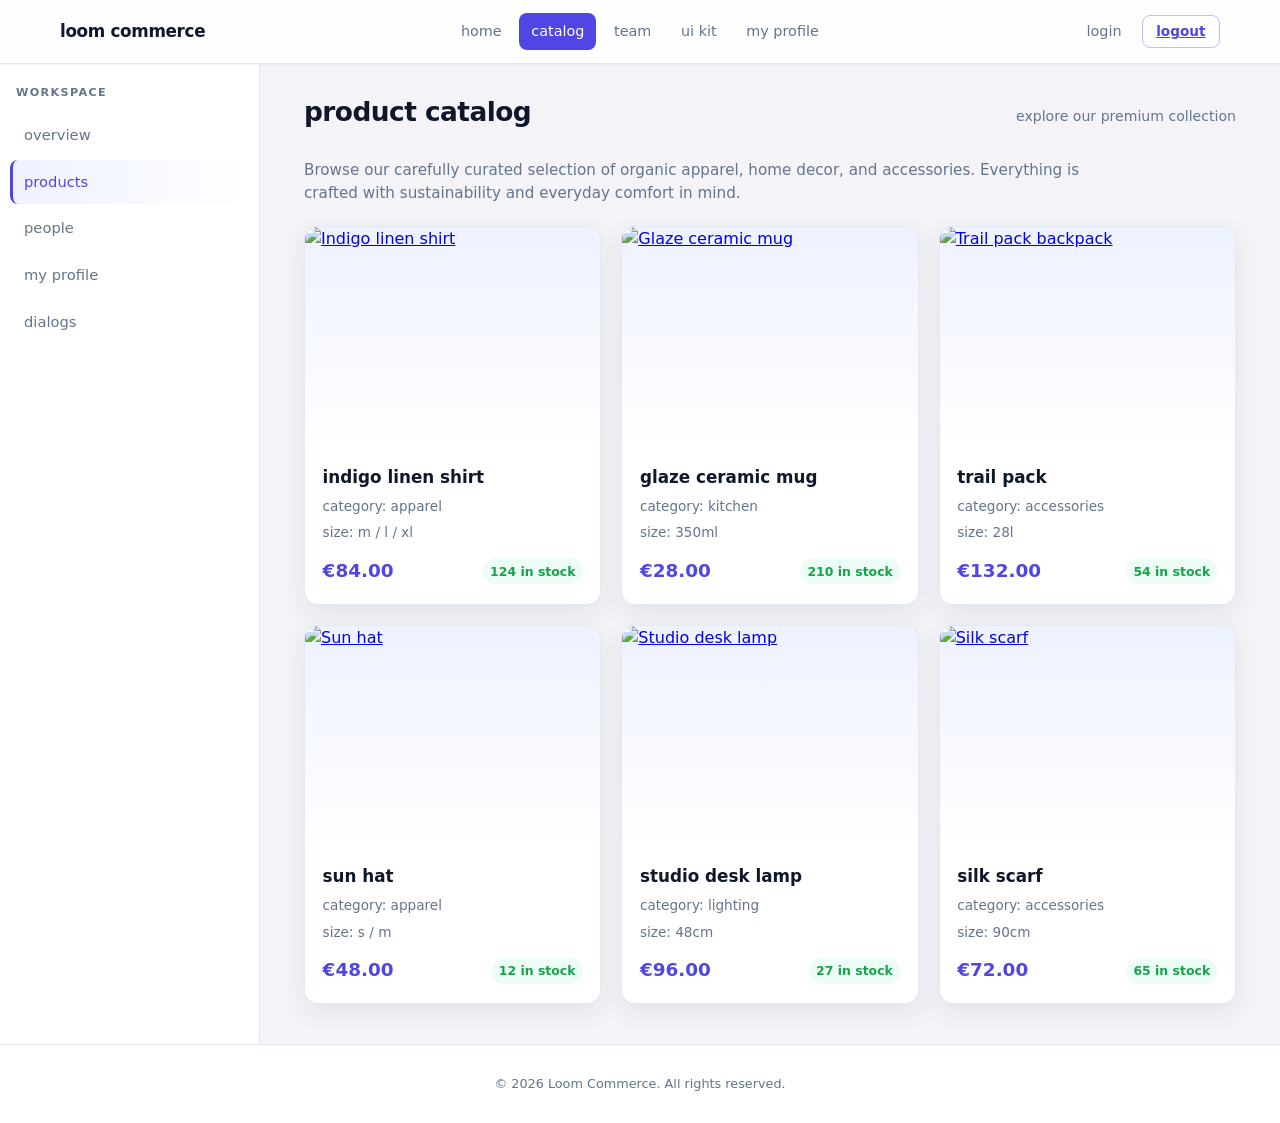
==== lab1/catalog.html @ c716006b "Complete Lab 1 static pages layout for Loom Commerce - Added main storefront (index.html) with respo" ====
<!DOCTYPE html>
<html lang="en">
<head>
  <meta charset="utf-8">
  <meta name="viewport" content="width=device-width, initial-scale=1">
  <title>Catalog | Loom Commerce</title>
  <link rel="stylesheet" href="css/main.css">
</head>
<body class="page-shell">
  <header class="page-header">
    <div class="page-header__inner">
      <a class="page-header__brand" href="index.html">loom commerce</a>
      <nav class="page-header__nav" aria-label="top navigation">
        <a class="page-header__link" href="index.html">home</a>
        <a class="page-header__link page-header__link--active" href="catalog.html">catalog</a>
        <a class="page-header__link" href="users.html">team</a>
        <a class="page-header__link" href="ui-components.html">ui kit</a>
        <a class="page-header__link" href="profile1.html">my profile</a>
      </nav>
      <div class="page-header__actions">
        <a class="page-header__link" href="login.html">login</a>
        <a class="btn btn--ghost btn--sm" href="login.html">logout</a>
      </div>
    </div>
  </header>

  <div class="page-body">
    <aside class="page-sidebar" aria-label="sidebar">
      <p class="page-sidebar__label">workspace</p>
      <nav class="page-sidebar__nav" aria-label="sidebar navigation">
        <a class="page-sidebar__link" href="index.html">overview</a>
        <a class="page-sidebar__link page-sidebar__link--active" href="catalog.html">products</a>
        <a class="page-sidebar__link" href="users.html">people</a>
        <a class="page-sidebar__link" href="profile1.html">my profile</a>
        <a class="page-sidebar__link" href="ui-components.html">dialogs</a>
      </nav>
    </aside>

    <main class="page-main">
      <div class="page-main__inner">
        <section aria-labelledby="catalog-heading">
          <div class="section-head">
            <h1 class="page-title" id="catalog-heading">product catalog</h1>
            <p class="section-head__hint">explore our premium collection</p>
          </div>
          <p class="page-muted">Browse our carefully curated selection of organic apparel, home decor, and accessories. Everything is crafted with sustainability and everyday comfort in mind.</p>
        </section>

        <section aria-label="product grid">
          <div class="catalog-grid">
            
            <article class="product-card">
              <a href="product-details.html" class="product-card__media" aria-label="View details for indigo linen shirt">
                <img class="product-card__img" src="https://placehold.co/640x480/eef2ff/312e81?text=Indigo+Linen+Shirt" alt="Indigo linen shirt">
              </a>
              <div class="product-card__body">
                <h2 class="product-card__title">indigo linen shirt</h2>
                <p class="product-card__meta">category: apparel</p>
                <p class="product-card__meta">size: m / l / xl</p>
                <div class="product-card__price-row">
                  <span class="product-card__price">€84.00</span>
                  <span class="product-card__stock">124 in stock</span>
                </div>
              </div>
            </article>

            <article class="product-card">
              <a href="product-details.html" class="product-card__media" aria-label="View details for glaze ceramic mug">
                <img class="product-card__img" src="https://placehold.co/640x480/ecfeff/155e75?text=Glaze+mug" alt="Glaze ceramic mug">
              </a>
              <div class="product-card__body">
                <h2 class="product-card__title">glaze ceramic mug</h2>
                <p class="product-card__meta">category: kitchen</p>
                <p class="product-card__meta">size: 350ml</p>
                <div class="product-card__price-row">
                  <span class="product-card__price">€28.00</span>
                  <span class="product-card__stock">210 in stock</span>
                </div>
              </div>
            </article>

            <article class="product-card">
              <a href="product-details.html" class="product-card__media" aria-label="View details for trail pack">
                <img class="product-card__img" src="https://placehold.co/640x480/f0fdf4/14532d?text=Trail+pack" alt="Trail pack backpack">
              </a>
              <div class="product-card__body">
                <h2 class="product-card__title">trail pack</h2>
                <p class="product-card__meta">category: accessories</p>
                <p class="product-card__meta">size: 28l</p>
                <div class="product-card__price-row">
                  <span class="product-card__price">€132.00</span>
                  <span class="product-card__stock">54 in stock</span>
                </div>
              </div>
            </article>

            <article class="product-card">
              <a href="product-details.html" class="product-card__media" aria-label="View details for sun hat">
                <img class="product-card__img" src="https://placehold.co/640x480/fff7ed/9a3412?text=Sun+hat" alt="Sun hat">
              </a>
              <div class="product-card__body">
                <h2 class="product-card__title">sun hat</h2>
                <p class="product-card__meta">category: apparel</p>
                <p class="product-card__meta">size: s / m</p>
                <div class="product-card__price-row">
                  <span class="product-card__price">€48.00</span>
                  <span class="product-card__stock">12 in stock</span>
                </div>
              </div>
            </article>

            <article class="product-card">
              <a href="product-details.html" class="product-card__media" aria-label="View details for studio desk lamp">
                <img class="product-card__img" src="https://placehold.co/640x480/f1f5f9/0f172a?text=Studio+lamp" alt="Studio desk lamp">
              </a>
              <div class="product-card__body">
                <h2 class="product-card__title">studio desk lamp</h2>
                <p class="product-card__meta">category: lighting</p>
                <p class="product-card__meta">size: 48cm</p>
                <div class="product-card__price-row">
                  <span class="product-card__price">€96.00</span>
                  <span class="product-card__stock">27 in stock</span>
                </div>
              </div>
            </article>

            <article class="product-card">
              <a href="product-details.html" class="product-card__media" aria-label="View details for silk scarf">
                <img class="product-card__img" src="https://placehold.co/640x480/fdf2f8/9d174d?text=Silk+scarf" alt="Silk scarf">
              </a>
              <div class="product-card__body">
                <h2 class="product-card__title">silk scarf</h2>
                <p class="product-card__meta">category: accessories</p>
                <p class="product-card__meta">size: 90cm</p>
                <div class="product-card__price-row">
                  <span class="product-card__price">€72.00</span>
                  <span class="product-card__stock">65 in stock</span>
                </div>
              </div>
            </article>
            
          </div>
        </section>
      </div>
    </main>
  </div>

  <footer class="page-footer">
    <p>&copy; 2026 Loom Commerce. All rights reserved.</p>
  </footer>
</body>
</html>
---- lab1/css/main.css ----
.page-sidebar__nav, .page-header__nav {
  list-style: none;
  margin: 0;
  padding: 0; }

.toast, .modal-panel, .profile-card, .login-card, .data-table-wrap, .product-card, .promo-card {
  background-color: #ffffff;
  border-radius: 14px;
  box-shadow: 0 8px 24px rgba(15, 23, 42, 0.08); }

.badge, .btn {
  font-family: inherit;
  cursor: pointer;
  border: 0;
  margin: 0;
  padding: 0;
  background: none; }

.data-table__link, .page-sidebar__link, .page-header__link, .page-header__brand {
  color: inherit;
  text-decoration: none; }

.form-input:focus-visible, .btn:focus-visible {
  outline: 2px solid #4f46e5;
  outline-offset: 2px; }

*,
*::before,
*::after {
  box-sizing: border-box; }

html {
  scroll-behavior: smooth; }

body {
  margin: 0;
  font-family: ui-sans-serif, system-ui, sans-serif;
  font-size: 16px;
  line-height: 1.55;
  color: #0f172a;
  background-color: #f4f4f8;
  min-height: 100vh; }

img {
  max-width: 100%;
  height: auto;
  display: block; }

button {
  font-family: inherit; }

.page-shell {
  display: flex;
  flex-direction: column;
  min-height: 100vh; }

.page-header {
  position: sticky;
  top: 0;
  z-index: 40;
  height: 64px;
  background-color: rgba(255, 255, 255, 0.85);
  backdrop-filter: blur(12px);
  border-bottom: 1px solid #e2e8f0;
  box-shadow: 0 1px 2px rgba(15, 23, 42, 0.06); }

.page-header__inner {
  width: 100%;
  max-width: 1200px;
  margin-left: auto;
  margin-right: auto;
  padding-left: 1.25rem;
  padding-right: 1.25rem;
  display: flex;
  align-items: center;
  justify-content: space-between;
  gap: 1rem;
  height: 100%; }

.page-header__brand {
  font-weight: 700;
  font-size: 1.05rem;
  letter-spacing: -0.02em;
  color: #0f172a;
  transition: color 0.18s ease; }

.page-header__brand:hover {
  color: #4f46e5; }

.page-header__brand:active {
  color: #4338ca; }

.page-header__nav {
  display: flex;
  align-items: center;
  gap: 0.35rem;
  flex-wrap: wrap; }

.page-header__link {
  padding: 0.45rem 0.75rem;
  border-radius: 8px;
  font-size: 0.9rem;
  font-weight: 500;
  color: #64748b;
  transition: background-color 0.18s ease, color 0.18s ease, transform 0.18s ease; }

.page-header__link:hover {
  background-color: #eef2ff;
  color: #4f46e5; }

.page-header__link:active {
  transform: scale(0.97); }

.page-header__link--active {
  background-color: #4f46e5;
  color: #ffffff; }

.page-header__link--active:hover {
  background-color: #4338ca;
  color: #ffffff; }

.page-header__actions {
  display: flex;
  align-items: center;
  gap: 0.5rem; }

.page-body {
  display: flex;
  flex: 1;
  min-height: 0; }

.page-sidebar {
  width: 260px;
  flex-shrink: 0;
  background-color: #ffffff;
  border-right: 1px solid #e2e8f0;
  padding: 1.25rem 0; }

.page-sidebar__label {
  margin: 0 1rem 0.75rem;
  font-size: 0.7rem;
  font-weight: 600;
  letter-spacing: 0.12em;
  text-transform: uppercase;
  color: #64748b; }

.page-sidebar__nav {
  display: flex;
  flex-direction: column;
  gap: 0.2rem;
  padding: 0 0.65rem; }

.page-sidebar__link {
  display: block;
  padding: 0.65rem 0.85rem;
  border-radius: 8px;
  font-size: 0.92rem;
  font-weight: 500;
  color: #64748b;
  transition: background-color 0.18s ease, color 0.18s ease, transform 0.18s ease; }

.page-sidebar__link:hover {
  background-color: #eef2ff;
  color: #4f46e5; }

.page-sidebar__link:active {
  transform: translateX(4px); }

.page-sidebar__link--active {
  background: linear-gradient(90deg, #eef2ff, transparent);
  color: #4f46e5;
  border-left: 3px solid #4f46e5;
  padding-left: calc(0.85rem - 3px); }

.page-main {
  flex: 1;
  padding: 1.75rem 1.5rem 2.5rem;
  min-width: 0; }

.page-main__inner {
  width: 100%;
  max-width: 1200px;
  margin-left: auto;
  margin-right: auto;
  padding-left: 1.25rem;
  padding-right: 1.25rem; }

.page-footer {
  margin-top: auto;
  padding: 1rem 1.5rem;
  text-align: center;
  font-size: 0.8rem;
  color: #64748b;
  border-top: 1px solid #e2e8f0;
  background-color: #ffffff; }

.page-shell--simple > .page-main {
  flex: 1;
  display: flex;
  align-items: center;
  justify-content: center;
  padding-top: 2rem;
  padding-bottom: 2rem; }

@media (max-width: 960px) {
  .page-body {
    flex-direction: column; }
  .page-sidebar {
    width: 100%;
    border-right: none;
    border-bottom: 1px solid #e2e8f0;
    padding: 0.75rem 0; }
  .page-sidebar__nav {
    flex-direction: row;
    flex-wrap: wrap;
    overflow-x: auto;
    padding: 0 1rem 0.5rem; }
  .page-sidebar__link--active {
    border-left: 0;
    border-bottom: 3px solid #4f46e5;
    padding-left: 0.85rem;
    padding-bottom: calc(0.65rem - 3px); } }

@media (max-width: 720px) {
  .page-header__inner {
    flex-wrap: wrap;
    height: auto;
    padding-top: 0.65rem;
    padding-bottom: 0.65rem; }
  .page-header {
    height: auto; }
  .page-header__nav {
    order: 3;
    width: 100%;
    justify-content: flex-start; } }

.page-title {
  margin: 0 0 0.5rem;
  font-size: 1.65rem;
  font-weight: 800;
  letter-spacing: -0.02em; }

.btn {
  display: inline-flex;
  align-items: center;
  justify-content: center;
  gap: 0.4rem;
  min-height: 2.55rem;
  padding: 0 1.2rem;
  border-radius: 8px;
  font-size: 0.92rem;
  font-weight: 600;
  transition: background-color 0.18s ease, color 0.18s ease, box-shadow 0.18s ease, transform 0.18s ease, border-color 0.18s ease; }

.btn--primary {
  background: linear-gradient(135deg, #4f46e5, #6366f1);
  color: #ffffff;
  box-shadow: 0 4px 14px rgba(79, 70, 229, 0.35); }

.btn--primary:hover {
  box-shadow: 0 8px 22px rgba(79, 70, 229, 0.45);
  transform: translateY(-1px); }

.btn--primary:active {
  transform: translateY(0);
  box-shadow: 0 1px 2px rgba(15, 23, 42, 0.06); }

.btn--ghost {
  background-color: transparent;
  color: #4f46e5;
  border: 1px solid rgba(79, 70, 229, 0.35); }

.btn--ghost:hover {
  background-color: #eef2ff;
  border-color: #4f46e5; }

.btn--ghost:active {
  transform: scale(0.98); }

.btn--danger {
  background-color: #dc2626;
  color: #ffffff; }

.btn--danger:hover {
  filter: brightness(1.06);
  transform: translateY(-1px); }

.btn--danger:active {
  transform: translateY(0); }

.btn--frost {
  background-color: rgba(255, 255, 255, 0.14);
  color: #ffffff;
  border: 1px solid rgba(255, 255, 255, 0.35); }

.btn--frost:hover {
  background-color: rgba(255, 255, 255, 0.24);
  transform: translateY(-1px); }

.btn--frost:active {
  transform: translateY(0); }

.btn--sm {
  min-height: 2.1rem;
  padding: 0 0.85rem;
  font-size: 0.85rem; }

.btn-row {
  display: flex;
  flex-wrap: wrap;
  gap: 0.6rem; }

.badge {
  display: inline-flex;
  align-items: center;
  padding: 0.2rem 0.55rem;
  border-radius: 9999px;
  font-size: 0.72rem;
  font-weight: 700;
  letter-spacing: 0.04em;
  text-transform: uppercase; }

.badge--admin {
  background-color: #eef2ff;
  color: #4f46e5; }

.badge--regular {
  background-color: #fafafa;
  color: #64748b;
  border: 1px solid #e2e8f0; }

.hero-banner {
  background-color: #ffffff;
  border-radius: 14px;
  box-shadow: 0 8px 24px rgba(15, 23, 42, 0.08);
  border: 1px solid rgba(226, 232, 240, 0.9);
  position: relative;
  overflow: hidden;
  padding: 2.75rem 2.25rem;
  margin-bottom: 1.75rem;
  color: #ffffff;
  background: linear-gradient(125deg, #312e81 0%, #4f46e5 45%, #6366f1 78%, #0ea5e9 110%);
  box-shadow: 0 0 0 1px rgba(79, 70, 229, 0.12), 0 16px 40px rgba(79, 70, 229, 0.18); }

.hero-banner__grid {
  position: relative;
  z-index: 1;
  display: grid;
  grid-template-columns: minmax(0, 1.1fr) minmax(0, 0.9fr);
  gap: 2rem;
  align-items: center; }

.hero-banner__title {
  margin: 0 0 0.75rem;
  font-size: clamp(1.75rem, 4vw, 2.35rem);
  font-weight: 800;
  letter-spacing: -0.03em;
  line-height: 1.15; }

.hero-banner__lead {
  margin: 0 0 1.35rem;
  font-size: 1.02rem;
  opacity: 0.92;
  max-width: 36rem; }

.hero-banner__actions {
  display: flex;
  flex-wrap: wrap;
  gap: 0.65rem; }

.hero-banner__visual {
  display: flex;
  align-items: center;
  justify-content: center;
  min-height: 180px;
  border-radius: 14px;
  background: rgba(255, 255, 255, 0.12);
  border: 1px solid rgba(255, 255, 255, 0.22);
  backdrop-filter: blur(8px); }

.hero-banner__visual-text {
  margin: 0;
  font-size: 0.85rem;
  font-weight: 600;
  letter-spacing: 0.08em;
  text-transform: uppercase;
  opacity: 0.85; }

.promo-row {
  display: grid;
  grid-template-columns: repeat(auto-fit, minmax(240px, 1fr));
  gap: 1rem;
  margin-bottom: 1.75rem; }

.promo-card {
  transition: transform 0.28s cubic-bezier(0.4, 0, 0.2, 1), box-shadow 0.28s cubic-bezier(0.4, 0, 0.2, 1);
  padding: 1.15rem 1.25rem;
  border: 1px solid rgba(226, 232, 240, 0.8); }

.promo-card:hover {
  transform: translateY(-3px);
  box-shadow: 0 20px 50px rgba(15, 23, 42, 0.12); }

.promo-card:active {
  transform: translateY(-1px); }

.promo-card__eyebrow {
  margin: 0 0 0.35rem;
  font-size: 0.72rem;
  font-weight: 700;
  letter-spacing: 0.1em;
  text-transform: uppercase;
  color: #0ea5e9; }

.promo-card__title {
  margin: 0 0 0.4rem;
  font-size: 1.05rem;
  font-weight: 700; }

.promo-card__text {
  margin: 0;
  font-size: 0.9rem;
  color: #64748b; }

.section-head {
  display: flex;
  flex-wrap: wrap;
  align-items: baseline;
  justify-content: space-between;
  gap: 0.75rem;
  margin-bottom: 1.1rem; }

.section-head__title {
  margin: 0;
  font-size: 1.2rem;
  font-weight: 700;
  letter-spacing: -0.02em; }

.section-head__hint {
  margin: 0;
  font-size: 0.88rem;
  color: #64748b; }

.catalog-grid {
  display: grid;
  grid-template-columns: repeat(auto-fill, minmax(260px, 1fr));
  gap: 1.25rem; }

.product-card {
  transition: transform 0.28s cubic-bezier(0.4, 0, 0.2, 1), box-shadow 0.28s cubic-bezier(0.4, 0, 0.2, 1);
  overflow: hidden;
  display: flex;
  flex-direction: column;
  border: 1px solid rgba(226, 232, 240, 0.9); }

.product-card:hover {
  transform: translateY(-5px);
  box-shadow: 0 20px 50px rgba(15, 23, 42, 0.12); }

.product-card:active {
  transform: translateY(-2px); }

.product-card__media {
  position: relative;
  aspect-ratio: 4 / 3;
  background: linear-gradient(180deg, #eef2ff, #ffffff); }

.product-card__img {
  width: 100%;
  height: 100%;
  object-fit: cover; }

.product-card__body {
  padding: 1rem 1.1rem 1.15rem;
  display: flex;
  flex-direction: column;
  gap: 0.35rem;
  flex: 1; }

.product-card__title {
  margin: 0;
  font-size: 1.05rem;
  font-weight: 700; }

.product-card__meta {
  margin: 0;
  font-size: 0.85rem;
  color: #64748b; }

.product-card__price-row {
  margin-top: auto;
  display: flex;
  align-items: center;
  justify-content: space-between;
  gap: 0.5rem;
  padding-top: 0.5rem; }

.product-card__price {
  font-size: 1.15rem;
  font-weight: 800;
  color: #4f46e5; }

.product-card__stock {
  font-size: 0.78rem;
  font-weight: 600;
  color: #16a34a;
  background-color: #ecfdf5;
  padding: 0.2rem 0.45rem;
  border-radius: 9999px; }

.data-table-wrap {
  overflow: hidden;
  border: 1px solid rgba(226, 232, 240, 0.95); }

.data-table {
  width: 100%;
  border-collapse: collapse;
  font-size: 0.9rem; }

.data-table th {
  text-align: left;
  padding: 0.85rem 1rem;
  font-size: 0.72rem;
  font-weight: 700;
  letter-spacing: 0.07em;
  text-transform: uppercase;
  color: #64748b;
  background-color: #fafafa;
  border-bottom: 1px solid #e2e8f0; }

.data-table td {
  padding: 0.8rem 1rem;
  border-bottom: 1px solid #e2e8f0;
  vertical-align: middle; }

.data-table tr:last-child td {
  border-bottom: 0; }

.data-table tbody tr {
  transition: background-color 0.18s ease; }

.data-table tbody tr:hover {
  background-color: #eef2ff; }

.data-table tbody tr:active {
  background-color: #e0f2fe; }

.data-table__link {
  font-weight: 600;
  color: #4f46e5;
  transition: color 0.18s ease; }

.data-table__link:hover {
  color: #4338ca; }

.data-table__link:active {
  color: #0f172a; }

.login-card {
  transition: transform 0.28s cubic-bezier(0.4, 0, 0.2, 1), box-shadow 0.28s cubic-bezier(0.4, 0, 0.2, 1);
  width: 100%;
  max-width: 420px;
  padding: 2rem 2rem 1.85rem;
  border: 1px solid rgba(226, 232, 240, 0.95); }

.login-card:hover {
  transform: translateY(-3px);
  box-shadow: 0 20px 50px rgba(15, 23, 42, 0.12); }

.login-card:active {
  transform: translateY(-1px); }

.login-card__title {
  margin: 0 0 0.35rem;
  font-size: 1.45rem;
  font-weight: 800;
  letter-spacing: -0.02em; }

.login-card__subtitle {
  margin: 0 0 1.5rem;
  font-size: 0.92rem;
  color: #64748b; }

.form-field {
  margin-bottom: 1.1rem; }

.form-field__label {
  display: block;
  margin-bottom: 0.35rem;
  font-size: 0.82rem;
  font-weight: 600;
  color: #64748b; }

.form-input {
  width: 100%;
  padding: 0.65rem 0.75rem;
  border-radius: 8px;
  border: 1px solid #e2e8f0;
  font-family: inherit;
  font-size: 0.95rem;
  background-color: #ffffff;
  transition: border-color 0.18s ease, box-shadow 0.18s ease; }

select.form-input {
  min-height: 2.55rem; }

.form-input:hover {
  border-color: rgba(79, 70, 229, 0.35); }

.form-input:focus-visible {
  border-color: #4f46e5;
  box-shadow: 0 0 0 3px rgba(79, 70, 229, 0.15); }

.form-input--error {
  border-color: #dc2626;
  background-color: #fef2f2;
  box-shadow: 0 0 0 1px rgba(220, 38, 38, 0.2); }

.form-input--error:focus-visible {
  border-color: #dc2626;
  box-shadow: 0 0 0 3px rgba(220, 38, 38, 0.2); }

.form-error {
  margin: 0.35rem 0 0;
  font-size: 0.8rem;
  font-weight: 600;
  color: #dc2626; }

.profile-card {
  transition: transform 0.28s cubic-bezier(0.4, 0, 0.2, 1), box-shadow 0.28s cubic-bezier(0.4, 0, 0.2, 1);
  padding: 1.75rem;
  max-width: 720px;
  border: 1px solid rgba(226, 232, 240, 0.95); }

.profile-card:hover {
  box-shadow: 0 20px 50px rgba(15, 23, 42, 0.12); }

.profile-card__header {
  display: flex;
  flex-wrap: wrap;
  gap: 1.25rem;
  align-items: center;
  margin-bottom: 1.5rem; }

.profile-card__avatar {
  width: 88px;
  height: 88px;
  border-radius: 9999px;
  object-fit: cover;
  border: 3px solid #eef2ff;
  box-shadow: 0 8px 24px rgba(15, 23, 42, 0.08); }

.profile-card__titles {
  flex: 1;
  min-width: 0; }

.profile-card__name {
  margin: 0 0 0.35rem;
  font-size: 1.35rem;
  font-weight: 800; }

.profile-card__role-row {
  display: flex;
  flex-wrap: wrap;
  gap: 0.5rem;
  align-items: center; }

.profile-card__dl {
  margin: 0;
  display: grid;
  grid-template-columns: 160px 1fr;
  gap: 0.65rem 1rem;
  font-size: 0.92rem; }

.profile-card__dt {
  margin: 0;
  color: #64748b;
  font-weight: 600; }

.profile-card__dd {
  margin: 0;
  font-weight: 500; }

.ui-stack {
  display: flex;
  flex-direction: column;
  gap: 2.5rem; }

.ui-showcase {
  background-color: #ffffff;
  border-radius: 14px;
  box-shadow: 0 8px 24px rgba(15, 23, 42, 0.08);
  border: 1px solid rgba(226, 232, 240, 0.9);
  padding: 1.25rem; }

.ui-showcase__label {
  margin: 0 0 1rem;
  font-size: 0.78rem;
  font-weight: 700;
  letter-spacing: 0.1em;
  text-transform: uppercase;
  color: #64748b; }

.modal-static {
  position: relative;
  border-radius: 14px;
  background: radial-gradient(circle at top, rgba(79, 70, 229, 0.12), transparent 55%), #f4f4f8;
  border: 1px dashed rgba(79, 70, 229, 0.25);
  padding: 2rem 1rem;
  display: flex;
  align-items: center;
  justify-content: center; }

.modal-panel {
  width: 100%;
  max-width: 440px;
  padding: 1.35rem 1.35rem 1.2rem;
  border: 1px solid rgba(226, 232, 240, 0.95); }

.modal-panel__title {
  margin: 0 0 1rem;
  font-size: 1.1rem;
  font-weight: 800; }

.modal-panel__footer {
  display: flex;
  flex-wrap: wrap;
  justify-content: flex-end;
  gap: 0.5rem;
  margin-top: 1.15rem; }

.toast-stack {
  position: fixed;
  top: 84px;
  right: 1.25rem;
  z-index: 60;
  display: flex;
  flex-direction: column;
  gap: 0.65rem;
  max-width: 320px;
  pointer-events: none; }

.toast {
  pointer-events: auto;
  padding: 0.85rem 1rem;
  font-size: 0.88rem;
  font-weight: 500;
  border-left: 4px solid #4f46e5;
  animation: toast-in 0.45s ease; }

.toast--error {
  border-left-color: #dc2626;
  background-color: #fef2f2; }

.toast--success {
  border-left-color: #16a34a;
  background-color: #ecfdf5; }

@keyframes toast-in {
  from {
    opacity: 0;
    transform: translateX(12px); }
  to {
    opacity: 1;
    transform: translateX(0); } }

.page-muted {
  color: #64748b;
  font-size: 0.95rem;
  margin: 0 0 1.25rem;
  max-width: 52rem; }

.meta-inline {
  margin: 0;
  font-size: 0.95rem;
  color: #64748b; }

@media (max-width: 900px) {
  .hero-banner__grid {
    grid-template-columns: 1fr; }
  .profile-card__dl {
    grid-template-columns: 1fr; } }

@media (max-width: 520px) {
  .toast-stack {
    left: 1rem;
    right: 1rem;
    max-width: none; } }
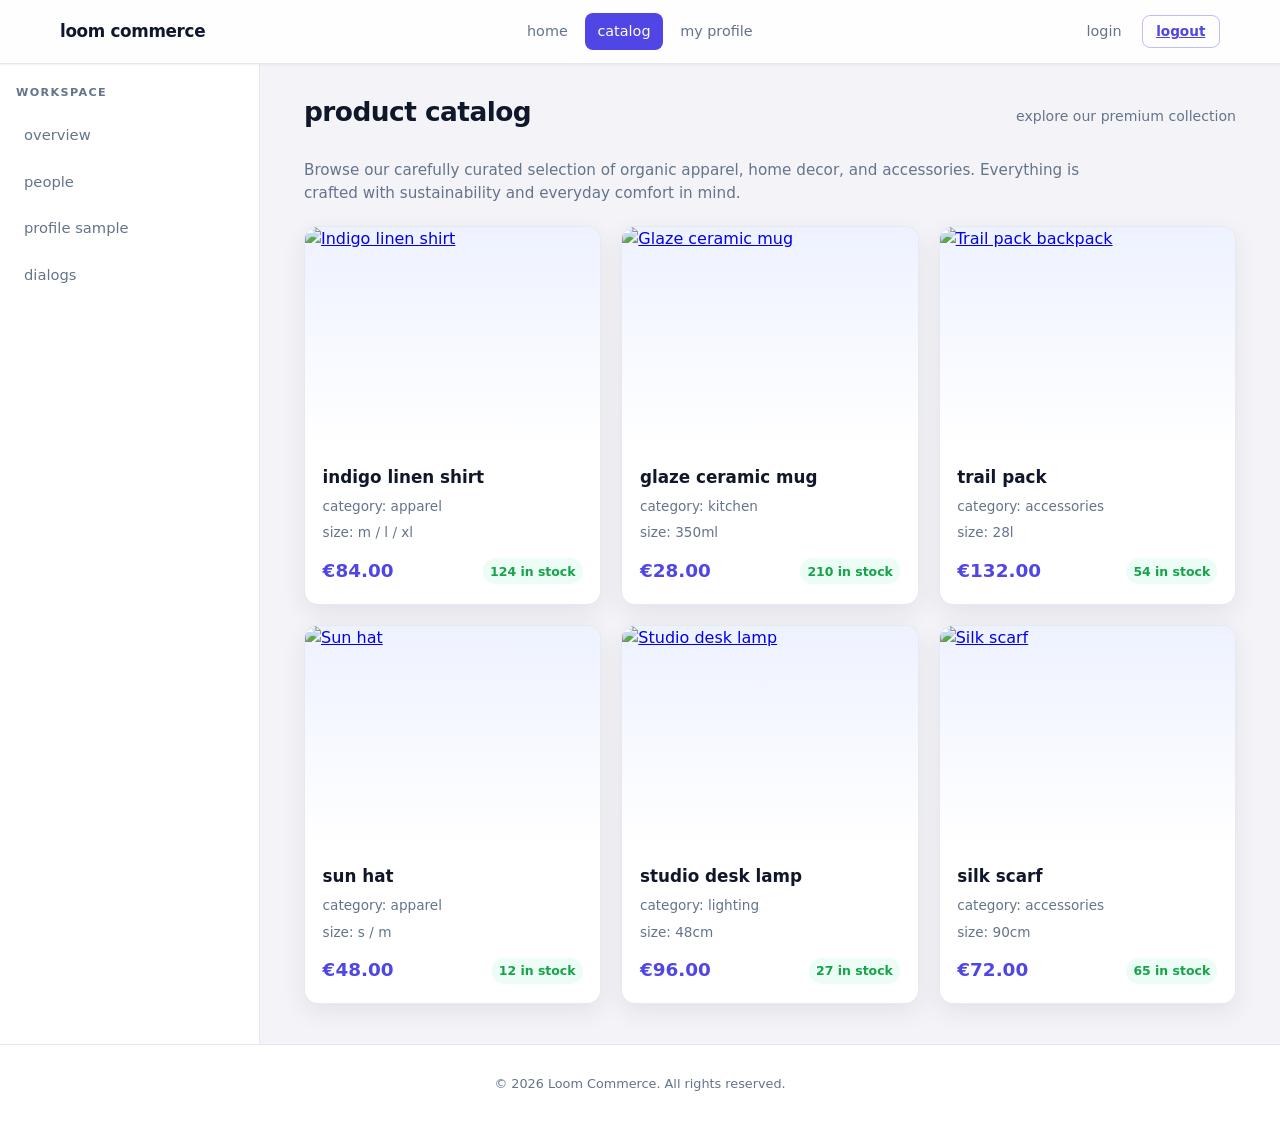
==== commit e811554a: "minor changes to pages" ====
--- a/lab1/catalog.html
+++ b/lab1/catalog.html
@@ -13,8 +13,6 @@
       <nav class="page-header__nav" aria-label="top navigation">
         <a class="page-header__link" href="index.html">home</a>
         <a class="page-header__link page-header__link--active" href="catalog.html">catalog</a>
-        <a class="page-header__link" href="users.html">team</a>
-        <a class="page-header__link" href="ui-components.html">ui kit</a>
         <a class="page-header__link" href="profile1.html">my profile</a>
       </nav>
       <div class="page-header__actions">
@@ -29,9 +27,8 @@
       <p class="page-sidebar__label">workspace</p>
       <nav class="page-sidebar__nav" aria-label="sidebar navigation">
         <a class="page-sidebar__link" href="index.html">overview</a>
-        <a class="page-sidebar__link page-sidebar__link--active" href="catalog.html">products</a>
         <a class="page-sidebar__link" href="users.html">people</a>
-        <a class="page-sidebar__link" href="profile1.html">my profile</a>
+        <a class="page-sidebar__link" href="user-details.html">profile sample</a>
         <a class="page-sidebar__link" href="ui-components.html">dialogs</a>
       </nav>
     </aside>
